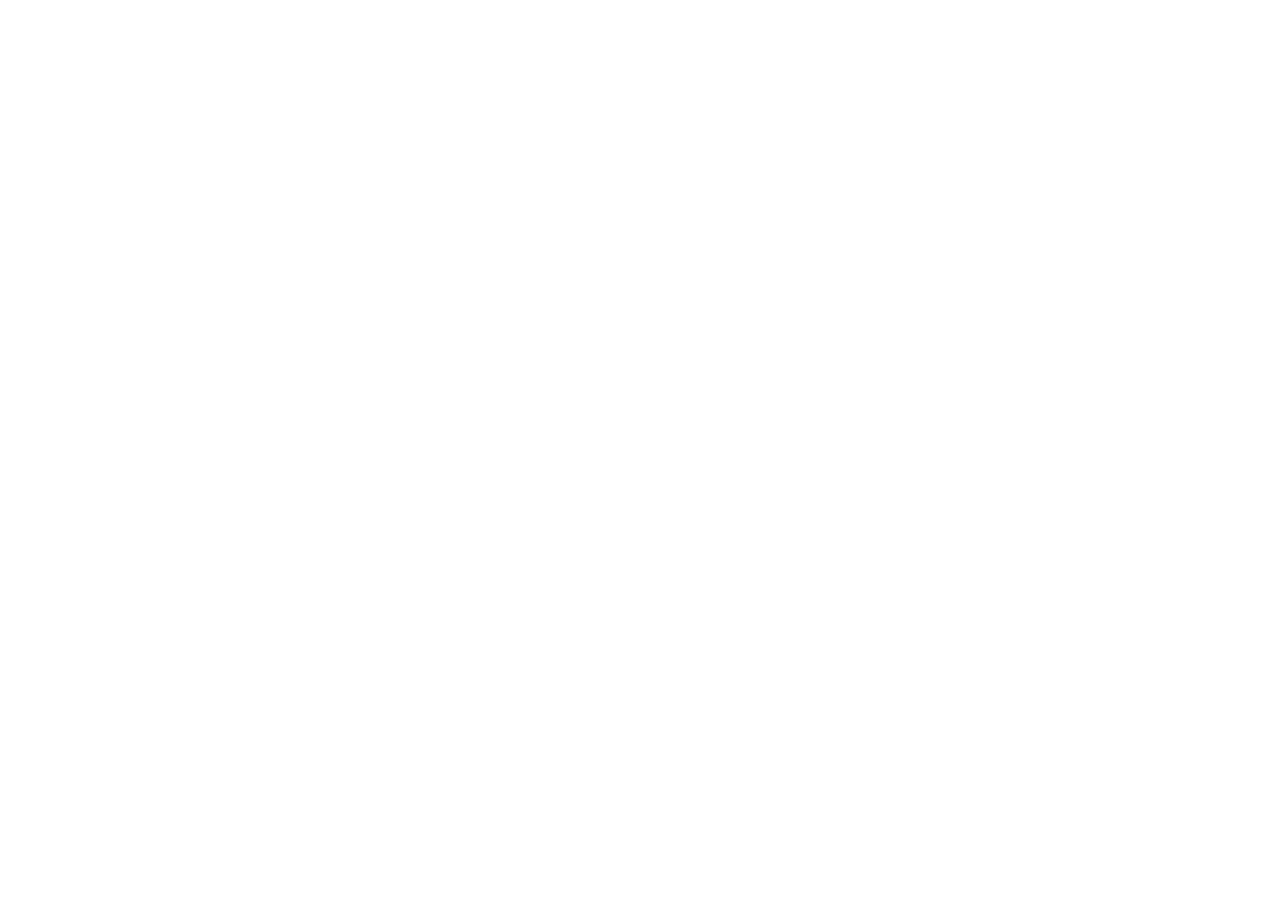
==== index.html @ 2db95cb3 "Start: Login Page" ====
<!DOCTYPE html>
<html lang="en">
<head>
  <meta charset="UTF-8">
  <meta name="viewport" content="width=device-width, initial-scale=1.0">
  <link rel="stylesheet" href="assets/styles/main.css">
  <link rel="preconnect" href="https://fonts.googleapis.com">
<link rel="preconnect" href="https://fonts.gstatic.com" crossorigin>
<link href="https://fonts.googleapis.com/css2?family=Inter+Tight:ital,wght@0,100..900;1,100..900&family=Newsreader:ital,opsz,wght@0,6..72,200..800;1,6..72,200..800&family=Poppins:ital,wght@0,100;0,200;0,300;0,400;0,500;0,600;0,700;0,800;0,900;1,100;1,200;1,300;1,400;1,500;1,600;1,700;1,800;1,900&display=swap" rel="stylesheet">

  <title>Login_page</title>
</head>
<body>
  
</body>
</html>
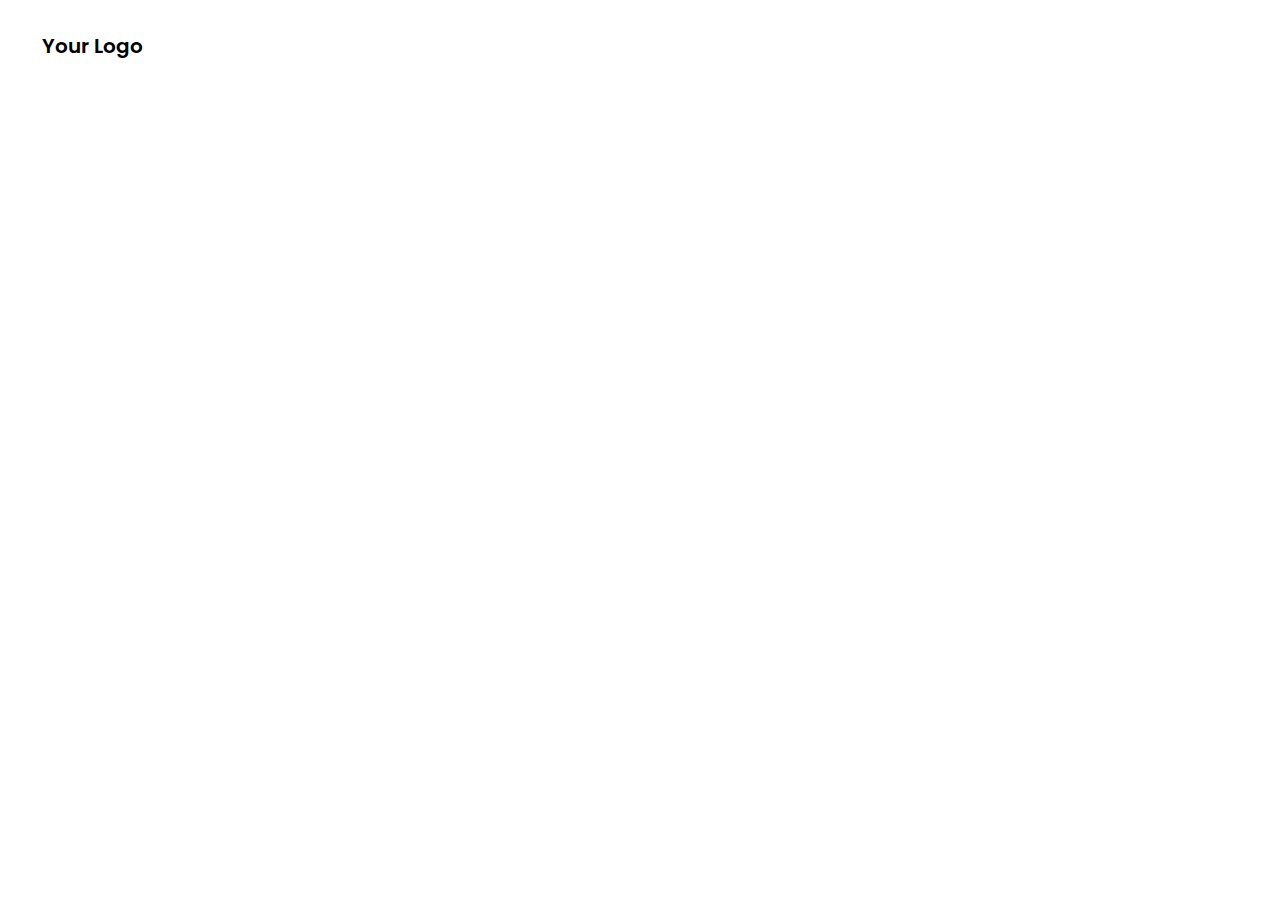
==== commit 2e678117: "Add Header Section" ====
--- a/index.html
+++ b/index.html
@@ -1,16 +1,22 @@
 <!DOCTYPE html>
 <html lang="en">
-<head>
-  <meta charset="UTF-8">
-  <meta name="viewport" content="width=device-width, initial-scale=1.0">
-  <link rel="stylesheet" href="assets/styles/main.css">
-  <link rel="preconnect" href="https://fonts.googleapis.com">
-<link rel="preconnect" href="https://fonts.gstatic.com" crossorigin>
-<link href="https://fonts.googleapis.com/css2?family=Inter+Tight:ital,wght@0,100..900;1,100..900&family=Newsreader:ital,opsz,wght@0,6..72,200..800;1,6..72,200..800&family=Poppins:ital,wght@0,100;0,200;0,300;0,400;0,500;0,600;0,700;0,800;0,900;1,100;1,200;1,300;1,400;1,500;1,600;1,700;1,800;1,900&display=swap" rel="stylesheet">
-
-  <title>Login_page</title>
-</head>
-<body>
-  
-</body>
-</html>+  <head>
+    <meta charset="UTF-8" />
+    <meta name="viewport" content="width=device-width, initial-scale=1.0" />
+    <link rel="stylesheet" href="assets/styles/main.css" />
+    <link rel="preconnect" href="https://fonts.googleapis.com" />
+    <link rel="preconnect" href="https://fonts.gstatic.com" crossorigin />
+    <link
+      href="https://fonts.googleapis.com/css2?family=Inter+Tight:ital,wght@0,100..
+900;1,100..900&family=Newsreader:ital,opsz,wght@0,6..72,200..800;1,6..72,200..800&family=Poppins:ital,
+wght@0,100;0,200;0,300;0,400;0,500;0,600;0,700;0,800;0,900;1,100;1,200;1,300;1,400;1,500;1,600;1,700;1,800;1,
+900&display=swap"
+      rel="stylesheet"/>
+<title>Login_page</title>
+  </head>
+  <body>
+    <header>
+      <a href="index.html">Your Logo</a>
+    </header>
+  </body>
+</html>
--- a/assets/styles/main.css
+++ b/assets/styles/main.css
@@ -0,0 +1,37 @@
+* {
+  padding: 0;
+  margin: 0;
+  box-sizing: border-box;
+}
+:root {
+  --black: black;
+  --white: white;
+  --maximum-blue-purple: #a7a3ff;
+  --ocean-blue: #4d47c3;
+  --silver: #b5b5b5;
+  --alice-blue: #f0efff;
+}
+body {
+  font-family: "Poppins", sans-serif;
+}
+a {
+  text-decoration: none;
+}
+.container {
+  padding: 0 15px;
+  margin: auto;
+}
+@media (min-width: 768px) {
+  .container {
+    width: 750px;
+  }
+}
+header{
+  padding: 31px 42px;
+}
+header a{
+  font-size: 20px;
+  font-weight: 600;
+  line-height: 30px;
+color: var(--black);
+}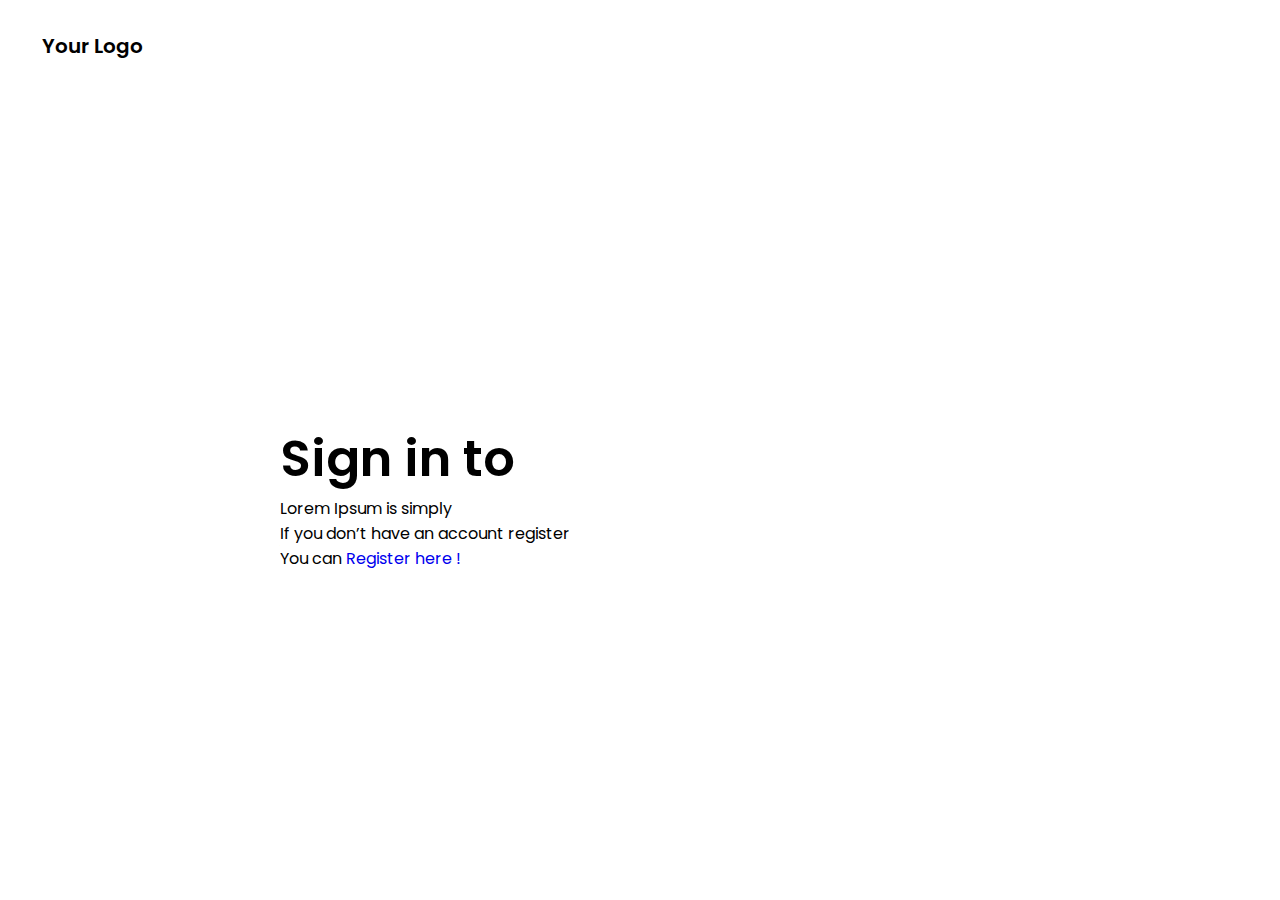
==== commit 7a9ab645: "Add: info Section" ====
--- a/index.html
+++ b/index.html
@@ -18,5 +18,21 @@
     <header>
       <a href="index.html">Your Logo</a>
     </header>
+    <main>
+      <section>
+        <div class="container">
+          <div class="info">
+            <h1>Sign in to </h1>
+            <p class="description">Lorem Ipsum is simply</p>
+            <p class="if-have-an-account">
+              If you don’t have an account register
+              <br>
+              You can   <a href="signup.html">Register here !</a>
+            </p>
+          </div>
+          <div class="form"></div>
+        </div>
+      </section>
+    </main>
   </body>
 </html>
--- a/assets/styles/main.css
+++ b/assets/styles/main.css
@@ -34,4 +34,18 @@
   font-weight: 600;
   line-height: 30px;
 color: var(--black);
+}
+section .container{
+    display: flex;
+    height: calc(100vh - 92px);
+    align-items: center;
+  justify-content: space-between;
+  flex-wrap: wrap;
+  gap: 35px;
+}
+.info h1{
+  font-size: 50px;
+  font-weight: 600;
+  line-height: 75px;
+  
 }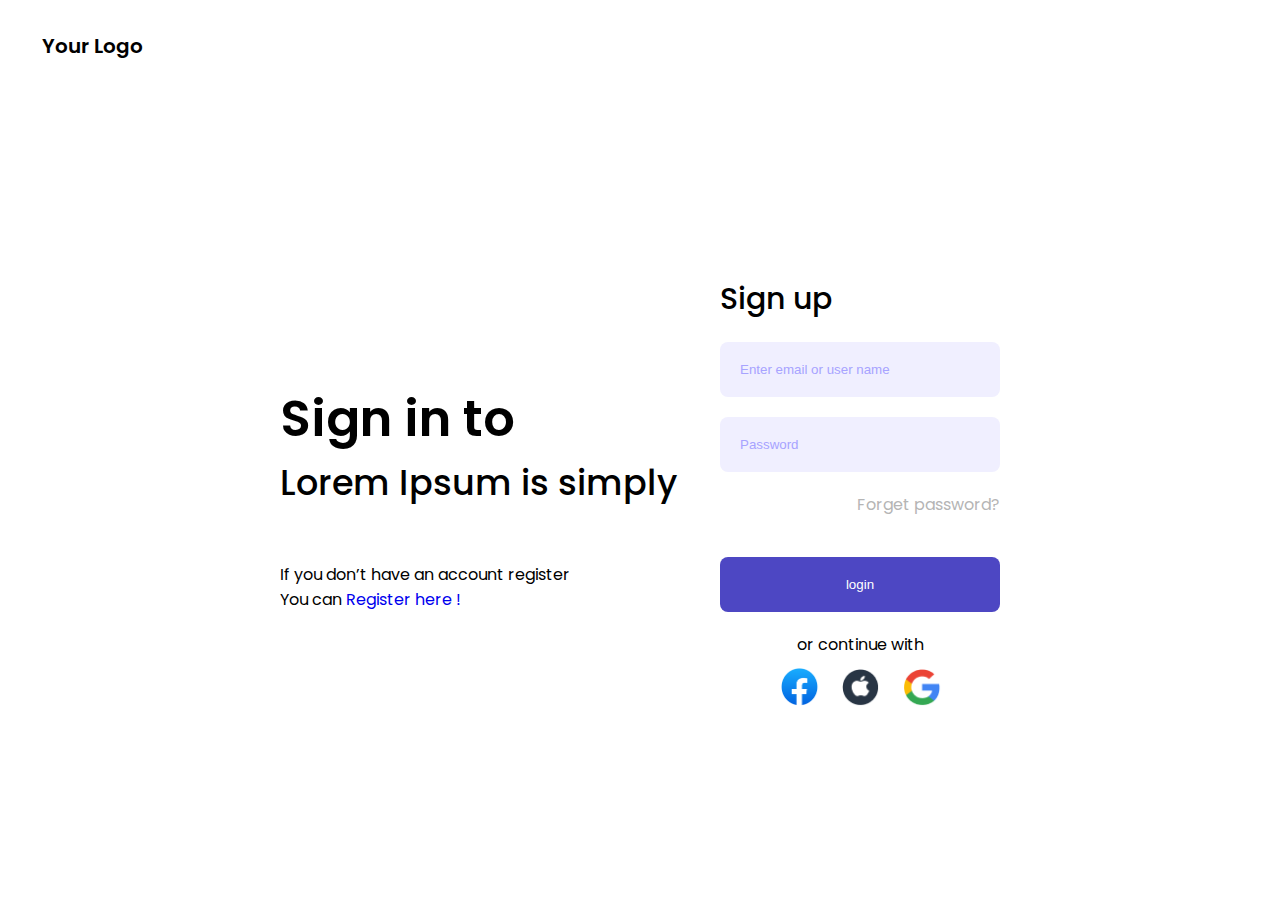
==== commit 92e6e062: "Add: Form Section" ====
--- a/index.html
+++ b/index.html
@@ -11,8 +11,9 @@
 900;1,100..900&family=Newsreader:ital,opsz,wght@0,6..72,200..800;1,6..72,200..800&family=Poppins:ital,
 wght@0,100;0,200;0,300;0,400;0,500;0,600;0,700;0,800;0,900;1,100;1,200;1,300;1,400;1,500;1,600;1,700;1,800;1,
 900&display=swap"
-      rel="stylesheet"/>
-<title>Login_page</title>
+      rel="stylesheet"
+    />
+    <title>Login_page</title>
   </head>
   <body>
     <header>
@@ -22,15 +23,32 @@
       <section>
         <div class="container">
           <div class="info">
-            <h1>Sign in to </h1>
+            <h1>Sign in to</h1>
             <p class="description">Lorem Ipsum is simply</p>
             <p class="if-have-an-account">
               If you don’t have an account register
-              <br>
-              You can   <a href="signup.html">Register here !</a>
+              <br />
+              You can <a href="signup.html">Register here !</a>
             </p>
           </div>
-          <div class="form"></div>
+          <div class="form">
+            <h2>Sign up</h2>
+            <form method="post">
+              <input type="text" placeholder="Enter email or user name" autofocus/>
+              <input type="password" placeholder="Password" >
+              <a href="#">Forget password?</a>
+              <input type="submit" class="login-btn" value="login" >
+            </form>
+            <div class="login-with">
+              <p>or continue with</p>
+              <ul>
+                <li><a href="#"><img src="assets/images/Facebook.png" alt="Facebook"></a></li>
+                                <li><a href="#"><img src="assets/images/apple.png" alt="apple"></a></li>
+                <li><a href="#"><img src="assets/images/google.png" alt="google"></a></li>
+
+              </ul>
+            </div>
+          </div>
         </div>
       </section>
     </main>
--- a/assets/styles/main.css
+++ b/assets/styles/main.css
@@ -26,26 +26,97 @@
     width: 750px;
   }
 }
-header{
+header {
   padding: 31px 42px;
 }
-header a{
+header a {
   font-size: 20px;
   font-weight: 600;
   line-height: 30px;
-color: var(--black);
+  color: var(--black);
 }
-section .container{
-    display: flex;
-    height: calc(100vh - 92px);
-    align-items: center;
+section .container {
+  display: flex;
+  height: calc(100vh - 92px);
+  align-items: center;
   justify-content: space-between;
   flex-wrap: wrap;
-  gap: 35px;
+  gap: 40px;
 }
-.info h1{
+@media (max-width: 767px) {
+  section .container {
+    justify-content: center;
+  }
+}
+.info h1 {
   font-size: 50px;
   font-weight: 600;
   line-height: 75px;
-  
+}
+
+.info .description {
+  margin-bottom: 53px;
+  font-size: 35px;
+  font-weight: 500;
+}
+.info .if-have-an-accout {
+  font-size: 16px;
+}
+.info .if-have-an-accout a {
+  font-weight: bold;
+  color: var(--ocean-blue);
+}
+.form h2 {
+  margin-bottom: 20px;
+  font-weight: 500;
+  font-size: 30px;
+}
+.form form input {
+  display: block;
+  min-width: 280px;
+  padding: 20px;
+  margin: 20px 0;
+  border: none;
+  outline: none;
+  border-radius: 8px;
+  background-color: var(--alice-blue);
+}
+.form form .input-username {
+  margin-bottom: 40px;
+}
+.form form input::placeholder {
+  color: var(--maximum-blue-purple);
+}
+.form form a {
+  display: block;
+  margin: 15px 0 40px 0;
+  text-align: right;
+  color: var(--silver);
+}
+.form form .login-btn {
+  color: var(--white);
+  background-color: var(--ocean-blue);
+}
+.form .continue-with {
+  margin: 40px 0;
+  text-align: center;
+  color: var(--silver);
+}
+.form .login-with  {
+  justify-content: center;
+  gap: 20px;
+  list-style: none;
+}
+.form .login-with p{
+text-align: center;
+margin-bottom: 10px;
+}
+.form .login-with ul {
+  display: flex;
+  justify-content: center;
+  gap: 20px;
+  list-style: none;
+}
+.form .login-with ul li a img {
+  width: 41px;
 }